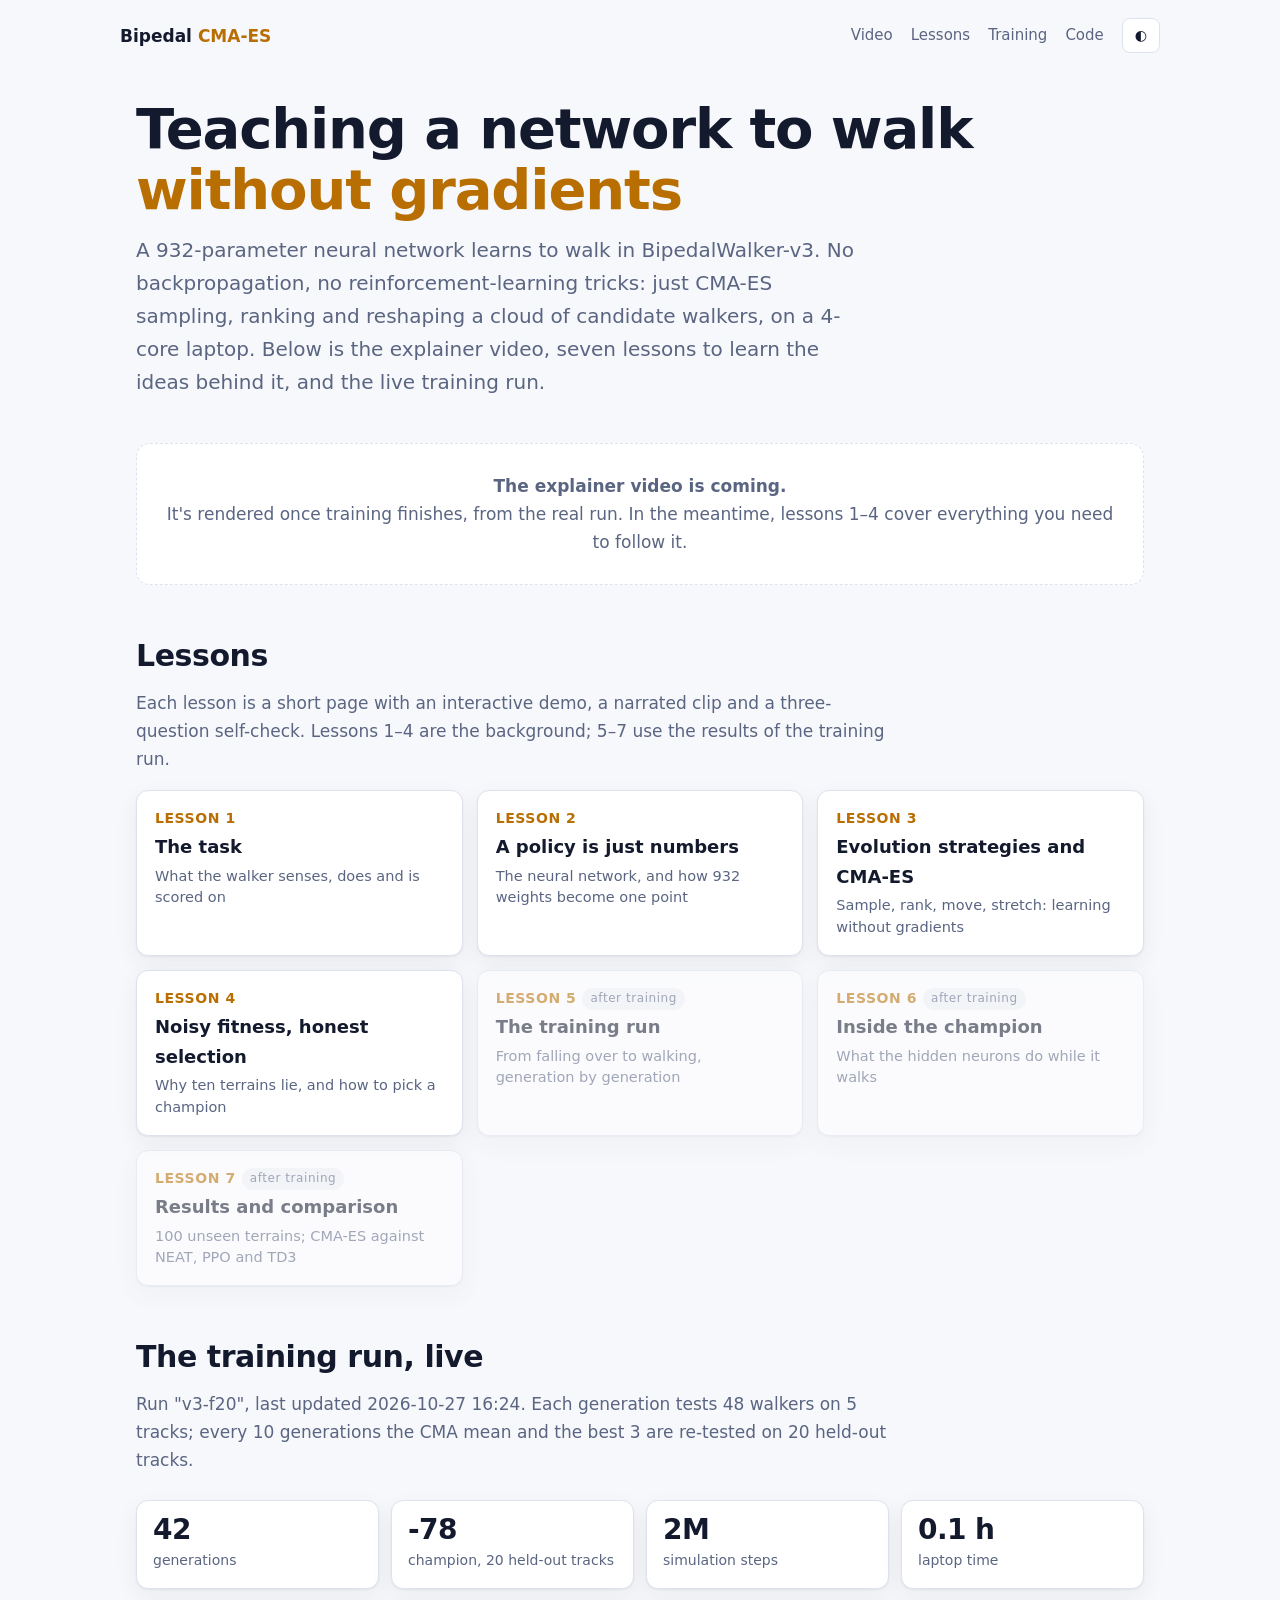
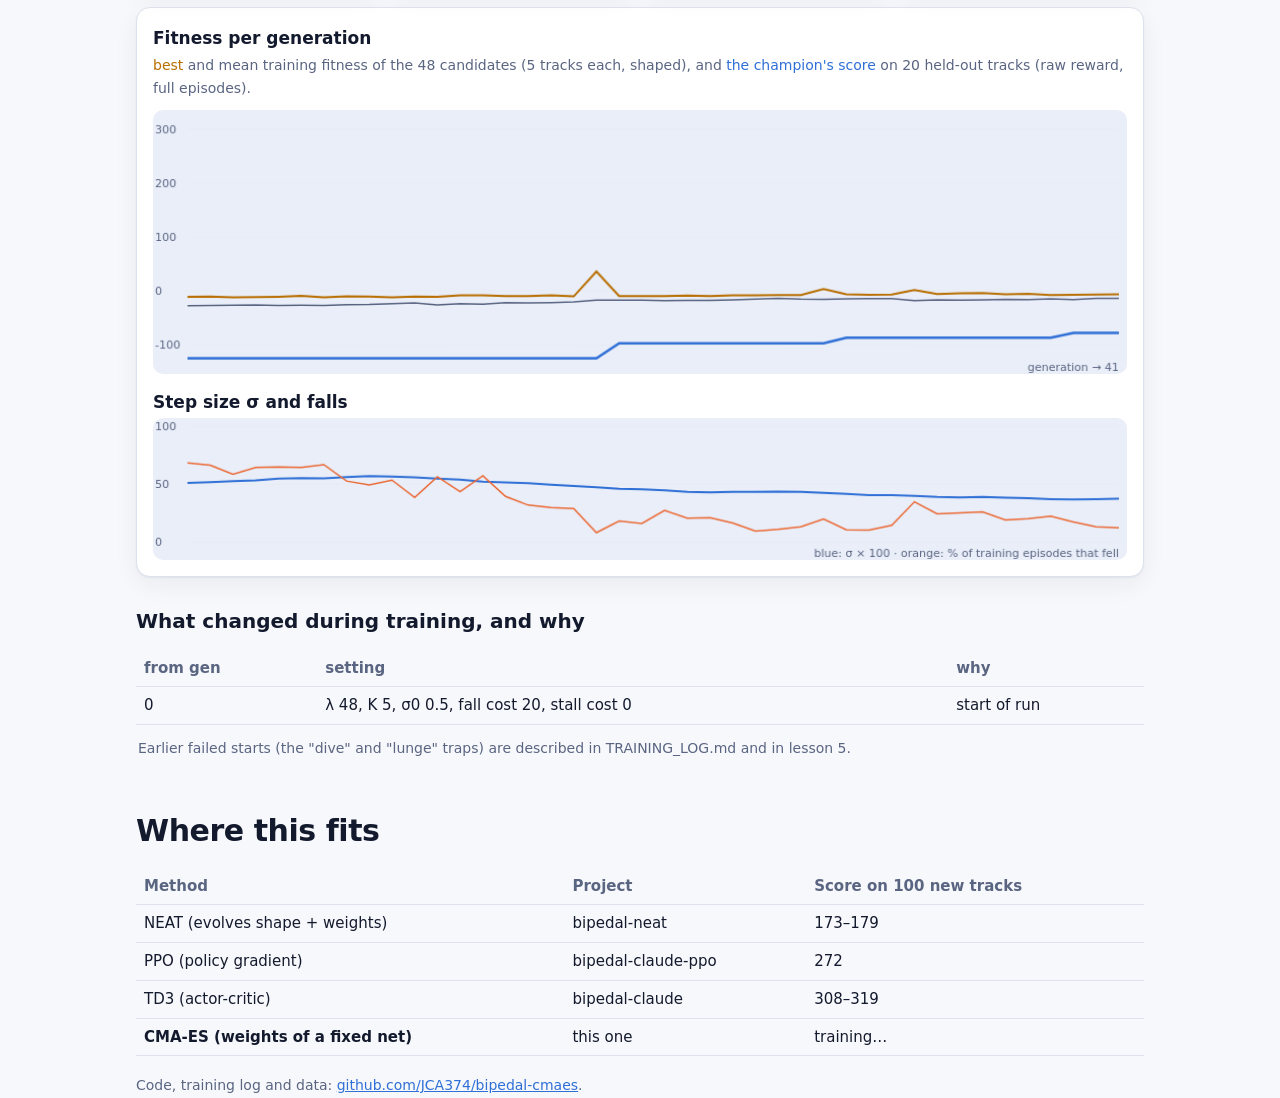
==== docs/index.html @ 680e494d "CMA-ES BipedalWalker: training pipeline, tests, lessons 1-4 site Co-Authored-By: Claude Opus 5.5 <no" ====
<!doctype html>
<html lang="en">
<head>
<meta charset="utf-8">
<meta name="viewport" content="width=device-width, initial-scale=1">
<title>Bipedal CMA-ES</title>
<meta name="description" content="Evolving a neural network that walks, with CMA-ES. A narrated explainer video and seven interactive lessons.">
<link rel="stylesheet" href="assets/style.css">
<script src="assets/site.js"></script>
<script src="assets/walker.js"></script>
</head>
<body data-root=".">
<header id="top"></header>
<main class="wrap">

<div class="hero">
  <h1>Teaching a network to walk <em>without gradients</em></h1>
  <p class="lede">A 932-parameter neural network learns to walk in BipedalWalker-v3. No backpropagation, no
  reinforcement-learning tricks: just CMA-ES sampling, ranking and reshaping a cloud of candidate walkers, on a 4-core laptop.
  Below is the explainer video, seven lessons to learn the ideas behind it, and the live training run.</p>
</div>

<section id="video" style="padding-top:10px">
  <div id="video-slot"><div class="placeholder"><b>The explainer video is coming.</b><br>
    It's rendered once training finishes, from the real run. In the meantime, lessons 1–4 cover everything you need to follow it.</div></div>
</section>

<section id="lessons">
  <h2>Lessons</h2>
  <p class="intro">Each lesson is a short page with an interactive demo, a narrated clip and a three-question self-check.
  Lessons 1–4 are the background; 5–7 use the results of the training run.</p>
  <div class="lessons" id="lesson-list"></div>
</section>

<section id="training">
  <h2>The training run, live</h2>
  <p class="intro" id="tr-intro">Loading…</p>
  <div class="stats" id="tr-stats"></div>
  <div class="demo">
    <p class="demo-title">Fitness per generation</p>
    <p class="demo-sub"><span style="color:var(--accent)">best</span> and <span style="color:var(--muted)">mean</span> training fitness of the 48 candidates (5 tracks each, shaped),
    and <span style="color:var(--blue)">the champion's score</span> on 20 held-out tracks (raw reward, full episodes).</p>
    <canvas id="curve"></canvas>
    <p class="demo-title" style="margin-top:14px">Step size σ and falls</p>
    <canvas id="sig"></canvas>
  </div>
  <h3>What changed during training, and why</h3>
  <div id="history"></div>
</section>

<section>
  <h2>Where this fits</h2>
  <table class="t">
    <tr><th>Method</th><th>Project</th><th>Score on 100 new tracks</th></tr>
    <tr><td>NEAT (evolves shape + weights)</td><td>bipedal-neat</td><td>173–179</td></tr>
    <tr><td>PPO (policy gradient)</td><td>bipedal-claude-ppo</td><td>272</td></tr>
    <tr><td>TD3 (actor-critic)</td><td>bipedal-claude</td><td>308–319</td></tr>
    <tr><td><b>CMA-ES (weights of a fixed net)</b></td><td>this one</td><td id="cma-score">training…</td></tr>
  </table>
</section>
</main>
<footer class="wrap">Code, training log and data: <a href="https://github.com/JCA374/bipedal-cmaes">github.com/JCA374/bipedal-cmaes</a>.</footer>

<script>
(async function () {
  try { if ((await fetch("video/explainer.mp4", { method: "HEAD" })).ok)
    document.getElementById("video-slot").innerHTML = `<div class="video-card"><video controls preload="metadata" poster="video/explainer.jpg">
      <source src="video/explainer.mp4" type="video/mp4"><track kind="captions" src="video/explainer.vtt" srclang="en" label="English" default></video></div>`;
  } catch (e) {}
  let d;
  try { d = await (await fetch("data/progress.json")).json(); } catch (e) { document.getElementById("tr-intro").textContent = "No training data yet."; return; }
  const ch = d.champion || {};
  document.getElementById("tr-intro").textContent =
    `Run "${d.run}", last updated ${d.updated}. Each generation tests 48 walkers on 5 tracks; every 10 generations the CMA mean and the best 3 are re-tested on 20 held-out tracks.`;
  const stat = (b, s) => `<div class="stat"><b>${b}</b><span>${s}</span></div>`;
  document.getElementById("tr-stats").innerHTML =
    stat(d.generation, "generations") + stat(ch.mean != null ? ch.mean.toFixed(0) : "–", "champion, 20 held-out tracks") +
    stat((d.env_steps / 1e6).toFixed(0) + "M", "simulation steps") + stat(d.hours.toFixed(1) + " h", "laptop time");
  const cv = document.getElementById("curve"), ctx = setupCanvas(cv, 960, 260);
  const sv = document.getElementById("sig"), sctx = setupCanvas(sv, 960, 140);
  function draw() {
    const c = d.curve, champ = []; let last = null;
    for (const p of c) { if (p.champ != null) last = p.champ; champ.push(last ?? NaN); }
    const firstChamp = champ.findIndex(v => !isNaN(v));
    drawSeries(cv, ctx, [{ ys: c.map(p => p.mean), color: css("--muted"), width: 1.5 }, { ys: c.map(p => p.best), color: css("--accent") },
      { ys: champ.map((v, i) => i < firstChamp ? champ[firstChamp] : v), color: css("--blue"), width: 2.5 }], null,
      { lo: Math.min(-120, ...c.map(p => p.mean)), hi: Math.max(320, ...c.map(p => p.best)), ticks: [-100, 0, 100, 200, 300], xlabel: `generation → ${c[c.length - 1].g}` });
    drawSeries(sv, sctx, [{ ys: c.map(p => p.sigma * 100), color: css("--blue") }, { ys: c.map(p => p.falls * 100), color: css("--neg"), width: 1.5 }], null,
      { lo: 0, hi: 100, ticks: [0, 50, 100], xlabel: "blue: σ × 100 · orange: % of training episodes that fell" });
  }
  draw(); window.addEventListener("themechange", draw);
  document.getElementById("history").innerHTML = '<table class="t"><tr><th>from gen</th><th>setting</th><th>why</th></tr>' +
    d.history.map(h => `<tr><td>${h.generation}</td><td>λ ${h.popsize}, K ${h.k}, σ0 ${h.sigma0}, fall cost ${h.fall_cost}, stall cost ${h.stall_penalty}</td><td>${h.reason || "start of run"}</td></tr>`).join("") +
    '</table><p class="note">Earlier failed starts (the "dive" and "lunge" traps) are described in TRAINING_LOG.md and in lesson 5.</p>';
})();
</script>
</body>
</html>
---- docs/assets/style.css ----
:root {
  --bg: #f7f8fb; --surface: #ffffff; --surface-2: #eef1f7;
  --text: #141a2e; --muted: #5a6582; --line: #dde2ee; --grid: #e8ecf4;
  --accent: #b86e00; --accent-bg: #fff3dc;
  --blue: #2f6fd6; --green: #1d8f55; --red: #c8402a;
  --code-bg: #0f1530; --code-text: #e8ecf5;
  --s1: #2a78d6; --s2: #eb6834; --s3: #1baf7a;
  --pos: #2a78d6; --neg: #eb6834;
  --sky: #e9eef8; --ground: #c9d9b8; --ground-line: #7fa05f;
  --shadow: 0 1px 2px rgba(20,26,46,.06), 0 8px 24px rgba(20,26,46,.06);
}
@media (prefers-color-scheme: dark) {
  :root:not([data-theme="light"]) {
    --bg: #0b1020; --surface: #131a33; --surface-2: #19223f;
    --text: #e8ecf5; --muted: #97a3c2; --line: #26304f; --grid: #1f2846;
    --accent: #ffb840; --accent-bg: #2a2410;
    --blue: #60a8ff; --green: #54d48c; --red: #ff7a5c; --code-bg: #070b18;
    --s1: #3987e5; --s2: #d95926; --s3: #199e70;
    --pos: #3987e5; --neg: #d95926;
    --sky: #10172e; --ground: #1d2b22; --ground-line: #4f7a45;
    --shadow: none;
  }
}
:root[data-theme="dark"] {
  --bg: #0b1020; --surface: #131a33; --surface-2: #19223f;
  --text: #e8ecf5; --muted: #97a3c2; --line: #26304f; --grid: #1f2846;
  --accent: #ffb840; --accent-bg: #2a2410;
  --blue: #60a8ff; --green: #54d48c; --red: #ff7a5c; --code-bg: #070b18;
  --s1: #3987e5; --s2: #d95926; --s3: #199e70;
  --pos: #3987e5; --neg: #d95926;
  --sky: #10172e; --ground: #1d2b22; --ground-line: #4f7a45;
  --shadow: none;
}
* { box-sizing: border-box; }
html { -webkit-text-size-adjust: 100%; }
body { margin: 0; background: var(--bg); color: var(--text);
  font: 17px/1.65 system-ui, -apple-system, "Segoe UI", Roboto, sans-serif; }
a { color: var(--blue); }
img, video, canvas { max-width: 100%; display: block; }
code, pre { font-family: ui-monospace, "SF Mono", Menlo, Consolas, monospace; }
:not(pre) > code { background: var(--surface-2); padding: .1em .35em; border-radius: 4px; font-size: .92em; }
pre { background: var(--code-bg); color: var(--code-text); padding: 16px 18px; border-radius: 10px;
  overflow-x: auto; font-size: 14px; line-height: 1.55; }
.wrap { max-width: 1040px; margin: 0 auto; padding: 0 16px; }
.narrow { max-width: 780px; }

header.top { display: flex; align-items: center; justify-content: space-between; padding: 18px 0; gap: 12px; flex-wrap: wrap; }
.brand { font-weight: 700; text-decoration: none; color: var(--text); }
.brand span { color: var(--accent); }
.top nav { display: flex; gap: 18px; align-items: center; font-size: 15px; flex-wrap: wrap; }
.top nav a { color: var(--muted); text-decoration: none; }
.top nav a:hover, .top nav a.on { color: var(--text); }
.theme-btn, button.btn { border: 1px solid var(--line); background: var(--surface); color: var(--text);
  border-radius: 8px; padding: 5px 12px; font: inherit; font-size: 14px; cursor: pointer; }
button.btn:hover { border-color: var(--accent); }
button.btn.primary { background: var(--accent); border-color: var(--accent); color: #111; font-weight: 600; }

.hero { padding: 28px 0 8px; }
.hero h1 { font-size: clamp(34px, 6vw, 56px); line-height: 1.08; margin: 0 0 14px; letter-spacing: -.02em; }
.hero h1 em { font-style: normal; color: var(--accent); }
.lede { font-size: clamp(17px, 2.2vw, 20px); color: var(--muted); max-width: 740px; margin: 0 0 26px; }
.video-card { border-radius: 14px; overflow: hidden; background: #000; box-shadow: var(--shadow); border: 1px solid var(--line); }
.video-card video { width: 100%; aspect-ratio: 16 / 9; }
.placeholder { border: 1px dashed var(--line); border-radius: 14px; padding: 28px; color: var(--muted);
  background: var(--surface); text-align: center; }
.note { color: var(--muted); font-size: 14px; margin: 10px 2px 0; }

.stats { display: grid; grid-template-columns: repeat(4, 1fr); gap: 12px; margin: 26px 0 6px; }
.stat { background: var(--surface); border: 1px solid var(--line); border-radius: 12px; padding: 14px 16px; box-shadow: var(--shadow); }
.stat b { display: block; font-size: 28px; line-height: 1.1; letter-spacing: -.02em; }
.stat span { color: var(--muted); font-size: 14px; }

section { padding: 40px 0 6px; }
section h2 { font-size: clamp(24px, 3.2vw, 30px); letter-spacing: -.015em; margin: 0 0 8px; }
section h2 .num { color: var(--accent); margin-right: 8px; }
section h3 { font-size: 20px; margin: 28px 0 6px; }
p.intro { color: var(--muted); max-width: 760px; margin-top: 0; }

/* lesson list */
.lessons { display: grid; grid-template-columns: repeat(auto-fill, minmax(290px, 1fr)); gap: 14px; margin-top: 16px; }
.lesson-card { display: block; text-decoration: none; color: var(--text); background: var(--surface);
  border: 1px solid var(--line); border-radius: 12px; padding: 16px 18px; box-shadow: var(--shadow); }
.lesson-card:hover { border-color: var(--accent); }
.lesson-card .n { color: var(--accent); font-weight: 700; font-size: 14px; letter-spacing: .04em; }
.lesson-card h3 { margin: 2px 0 4px; font-size: 18px; }
.lesson-card p { margin: 0; color: var(--muted); font-size: 14.5px; line-height: 1.5; }
.lesson-card.soon { opacity: .55; pointer-events: none; }
.tag { display: inline-block; font-size: 12px; border-radius: 999px; padding: 1px 8px; margin-left: 6px;
  background: var(--surface-2); color: var(--muted); font-weight: 500; vertical-align: middle; }

/* lesson page */
.lesson-head { padding: 22px 0 4px; }
.lesson-head .n { color: var(--accent); font-weight: 700; letter-spacing: .05em; font-size: 14px; text-transform: uppercase; }
.lesson-head h1 { font-size: clamp(30px, 5vw, 46px); line-height: 1.1; margin: 4px 0 10px; letter-spacing: -.02em; }
.goals { background: var(--surface); border: 1px solid var(--line); border-radius: 12px; padding: 12px 18px; margin: 14px 0; }
.goals b { color: var(--accent); }
.goals ul { margin: 6px 0 0; padding-left: 20px; }
.key { background: var(--accent-bg); border-left: 4px solid var(--accent); border-radius: 0 10px 10px 0;
  padding: 12px 16px; margin: 18px 0; }
.key b:first-child { display: block; margin-bottom: 2px; }
.demo { background: var(--surface); border: 1px solid var(--line); border-radius: 14px; padding: 16px;
  box-shadow: var(--shadow); margin: 18px 0; }
.demo .controls { display: flex; flex-wrap: wrap; gap: 8px; align-items: center; margin: 10px 0 0; font-size: 14px; }
.demo .controls label { color: var(--muted); display: flex; align-items: center; gap: 6px; }
.demo .readout { font: 13px/1.5 ui-monospace, Menlo, Consolas, monospace; color: var(--muted); }
.demo canvas { width: 100%; border-radius: 10px; background: var(--sky); }
.demo-title { font-weight: 700; margin: 0 0 2px; }
.demo-sub { color: var(--muted); font-size: 14px; margin: 0 0 10px; }
.cols { display: grid; grid-template-columns: 1fr 1fr; gap: 16px; }
input[type=range] { accent-color: var(--accent); }
.eq { text-align: center; font-size: 18px; margin: 14px 0; font-family: "Cambria Math", Georgia, serif; }
figure { margin: 18px 0; }
figcaption { color: var(--muted); font-size: 14px; margin-top: 6px; }
table.t { border-collapse: collapse; width: 100%; font-size: 15px; margin: 12px 0; }
table.t th, table.t td { border-bottom: 1px solid var(--line); padding: 6px 8px; text-align: left; }
table.t th { color: var(--muted); font-weight: 600; }

/* quiz */
.quiz { margin: 18px 0; }
.q { background: var(--surface); border: 1px solid var(--line); border-radius: 12px; padding: 14px 16px; margin: 10px 0; }
.q p { margin: 0 0 8px; font-weight: 600; }
.q button { display: block; width: 100%; text-align: left; margin: 6px 0; border: 1px solid var(--line);
  background: var(--surface-2); color: var(--text); border-radius: 8px; padding: 8px 12px; font: inherit; font-size: 15px; cursor: pointer; }
.q button.right { border-color: var(--green); background: color-mix(in srgb, var(--green) 18%, var(--surface)); }
.q button.wrong { border-color: var(--red); background: color-mix(in srgb, var(--red) 14%, var(--surface)); }
.q .why { display: none; color: var(--muted); font-size: 14.5px; margin-top: 6px; }
.q.done .why { display: block; }

.pager { display: flex; justify-content: space-between; gap: 12px; margin: 40px 0 10px; flex-wrap: wrap; }
.pager a { text-decoration: none; border: 1px solid var(--line); border-radius: 10px; padding: 10px 16px; background: var(--surface); }
footer { color: var(--muted); font-size: 14px; padding: 40px 0 50px; }

@media (max-width: 720px) {
  .stats { grid-template-columns: repeat(2, 1fr); }
  .cols { grid-template-columns: 1fr; }
}
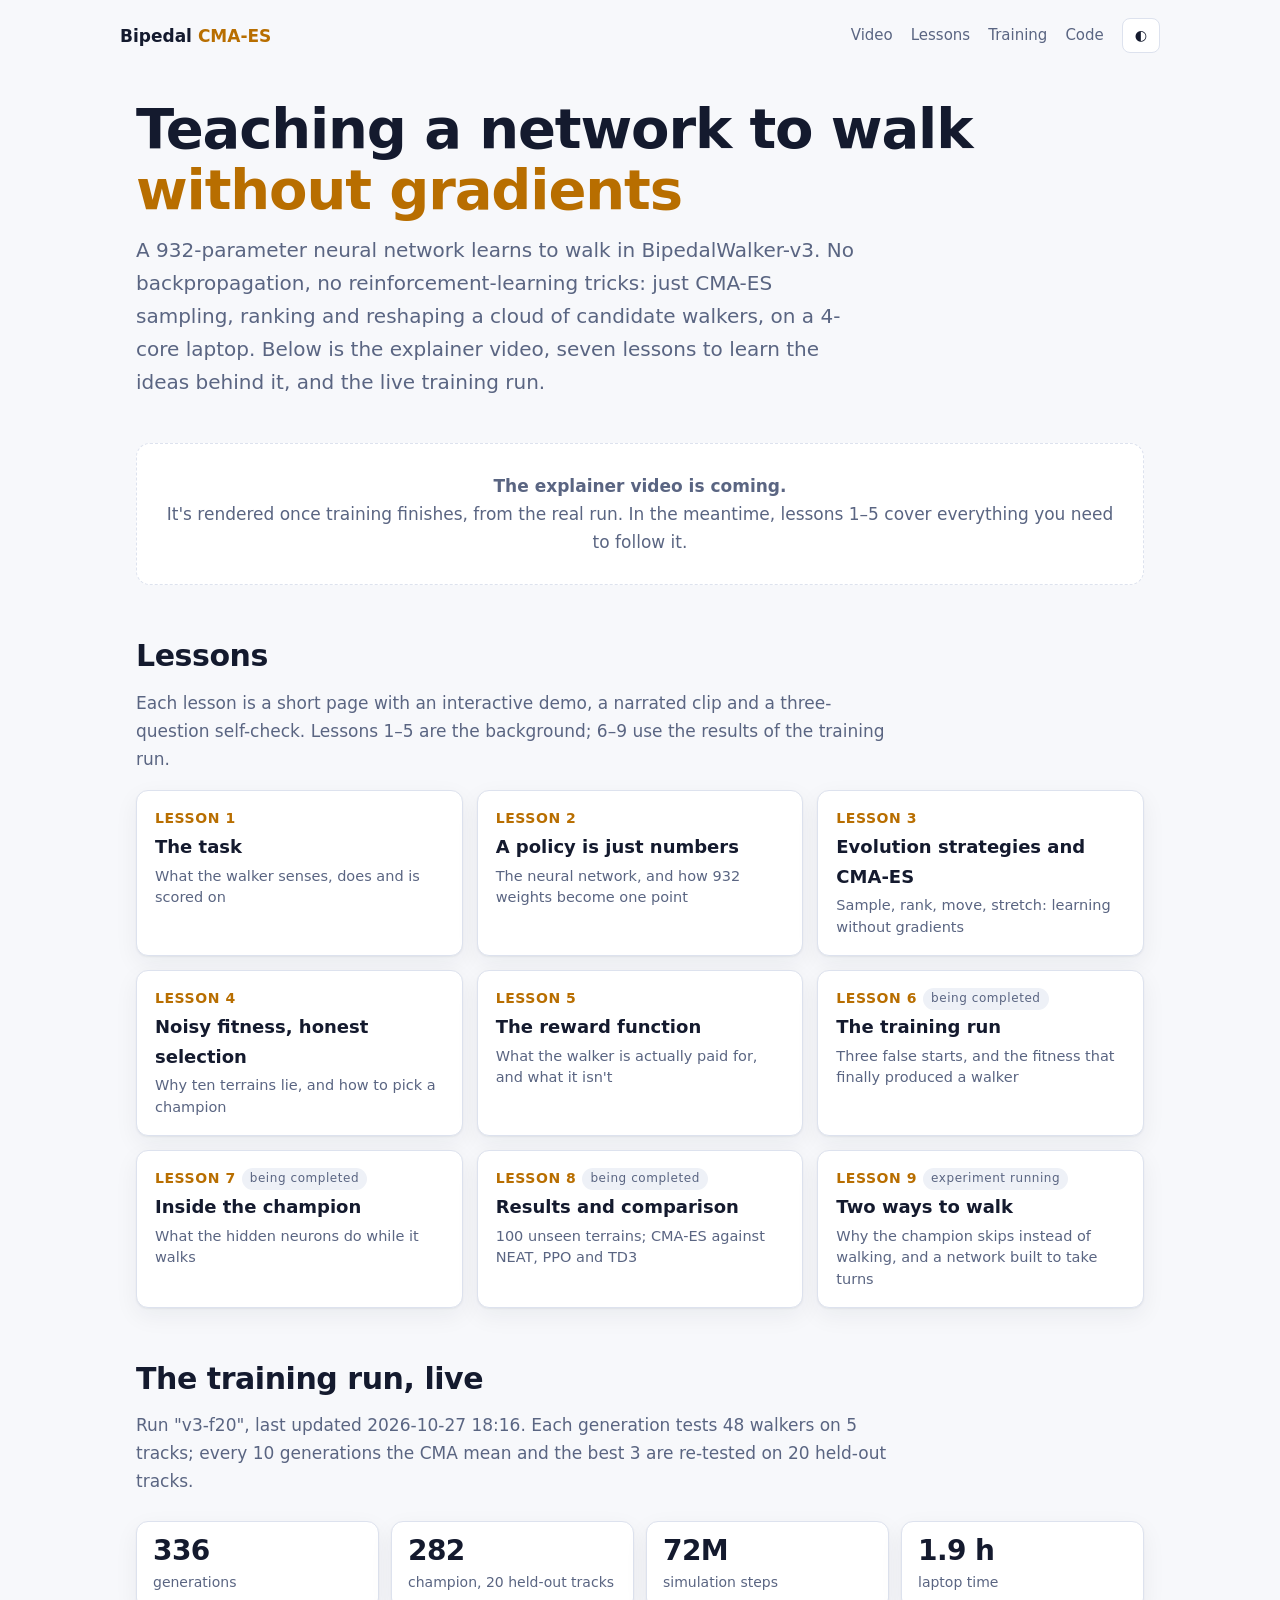
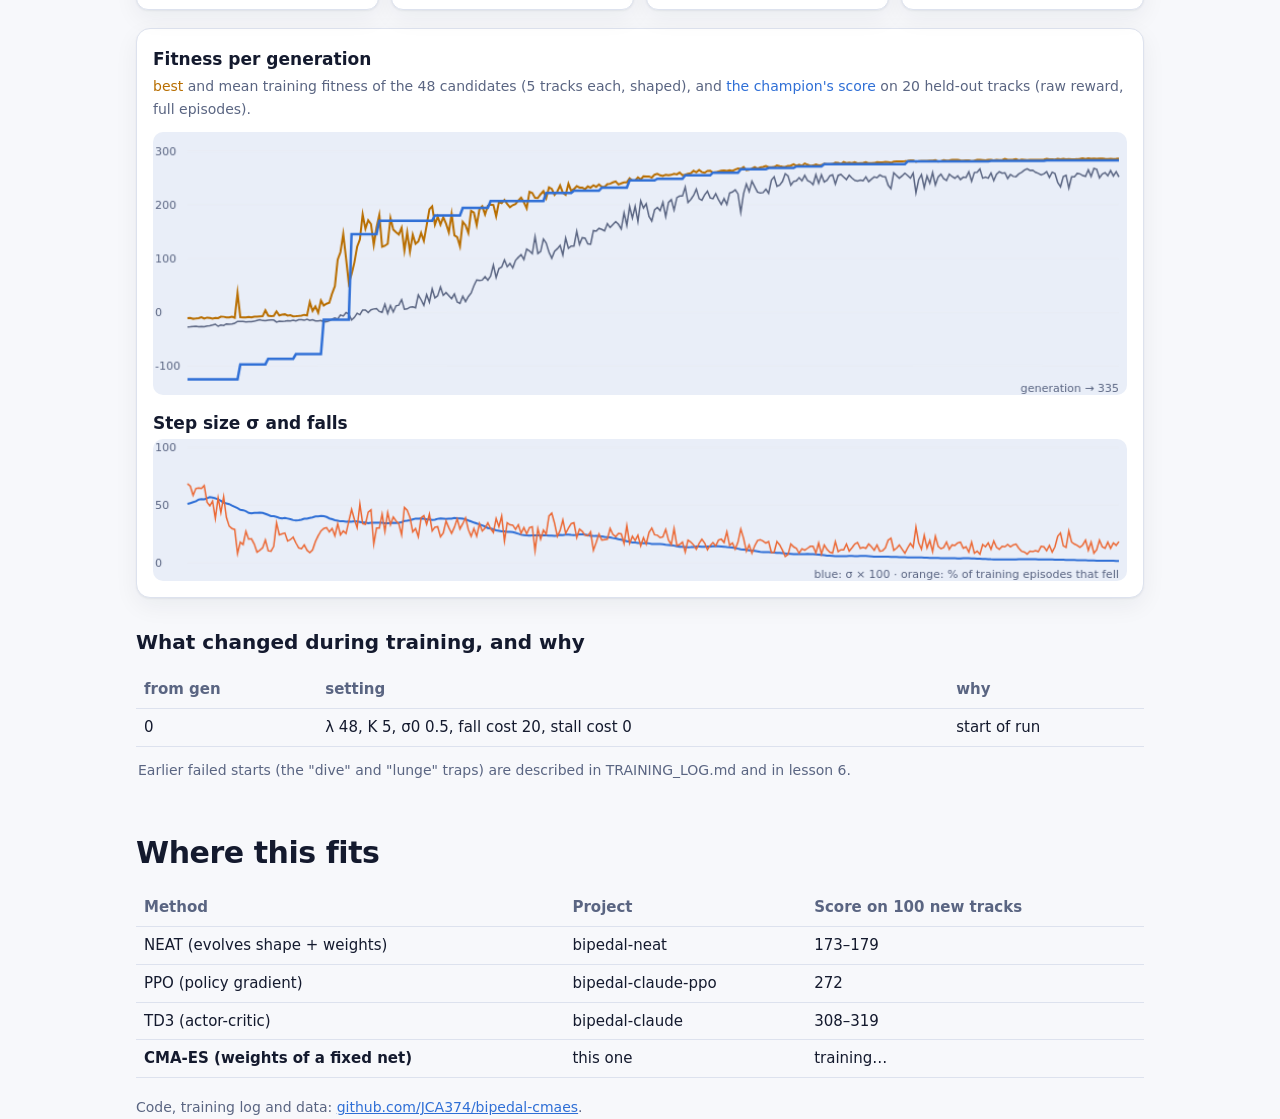
==== commit 82d3b596: "New lesson 5: the reward function (exact code, per-walker score decomposition, what it doesn't pay f" ====
--- a/docs/index.html
+++ b/docs/index.html
@@ -22,13 +22,13 @@
 
 <section id="video" style="padding-top:10px">
   <div id="video-slot"><div class="placeholder"><b>The explainer video is coming.</b><br>
-    It's rendered once training finishes, from the real run. In the meantime, lessons 1–4 cover everything you need to follow it.</div></div>
+    It's rendered once training finishes, from the real run. In the meantime, lessons 1–5 cover everything you need to follow it.</div></div>
 </section>
 
 <section id="lessons">
   <h2>Lessons</h2>
   <p class="intro">Each lesson is a short page with an interactive demo, a narrated clip and a three-question self-check.
-  Lessons 1–4 are the background; 5–7 use the results of the training run.</p>
+  Lessons 1–5 are the background; 6–9 use the results of the training run.</p>
   <div class="lessons" id="lesson-list"></div>
 </section>
 
@@ -91,7 +91,7 @@
   draw(); window.addEventListener("themechange", draw);
   document.getElementById("history").innerHTML = '<table class="t"><tr><th>from gen</th><th>setting</th><th>why</th></tr>' +
     d.history.map(h => `<tr><td>${h.generation}</td><td>λ ${h.popsize}, K ${h.k}, σ0 ${h.sigma0}, fall cost ${h.fall_cost}, stall cost ${h.stall_penalty}</td><td>${h.reason || "start of run"}</td></tr>`).join("") +
-    '</table><p class="note">Earlier failed starts (the "dive" and "lunge" traps) are described in TRAINING_LOG.md and in lesson 5.</p>';
+    '</table><p class="note">Earlier failed starts (the "dive" and "lunge" traps) are described in TRAINING_LOG.md and in lesson 6.</p>';
 })();
 </script>
 </body>
